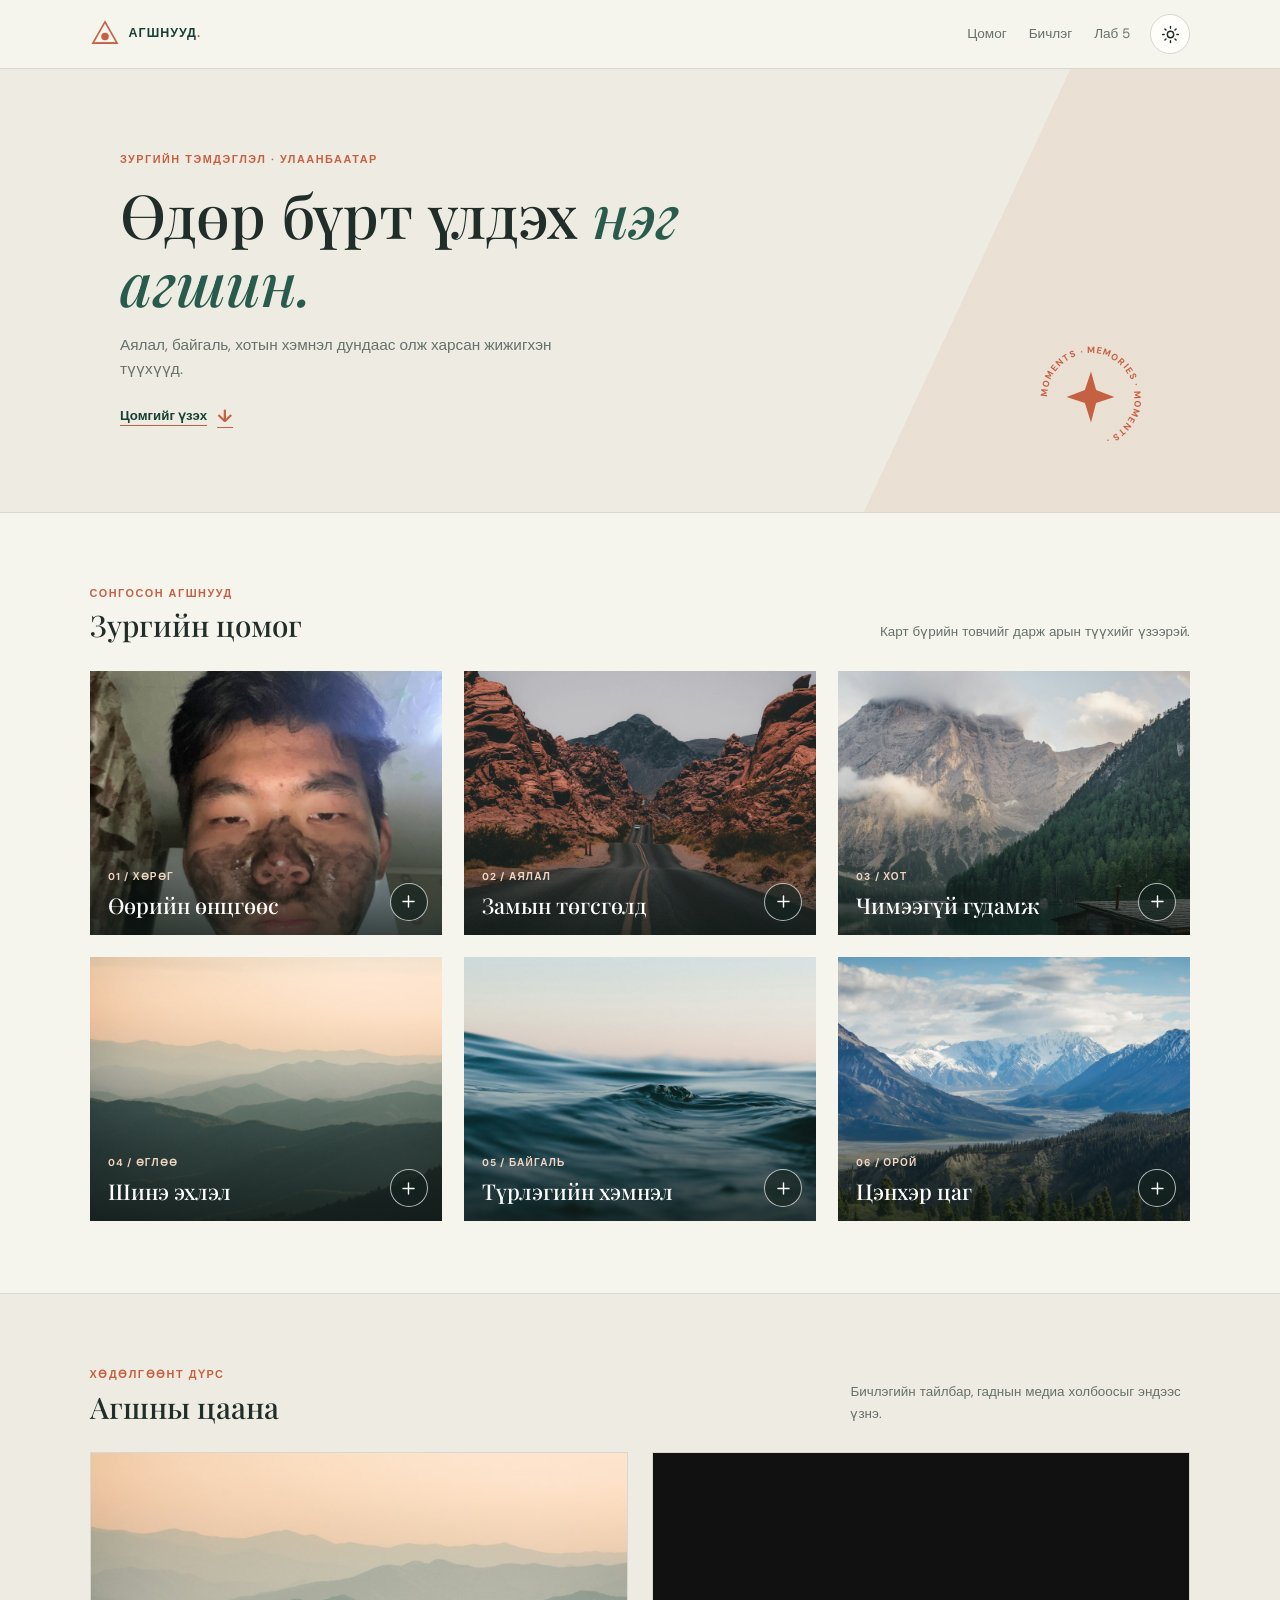
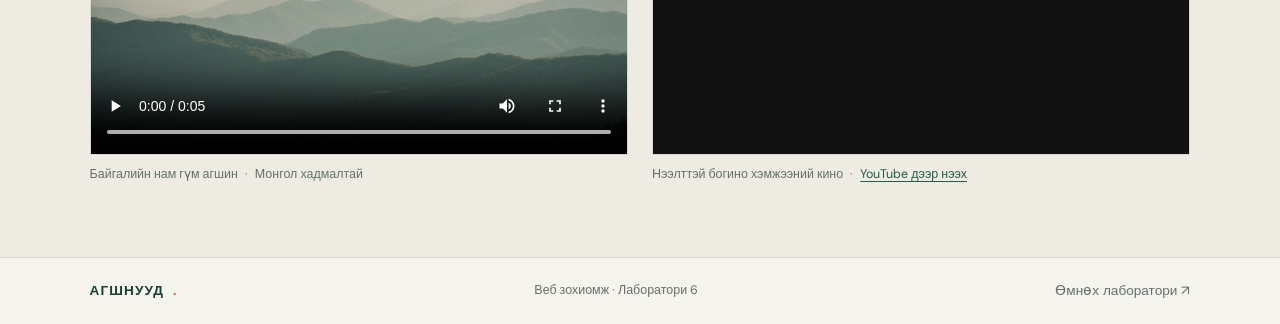
==== lab6/index.html @ 9c0447a7 "feat(lab6): add responsive multimedia gallery" ====
<!doctype html>
<html lang="mn" data-theme="light">
<head>
  <meta charset="UTF-8">
  <meta name="viewport" content="width=device-width, initial-scale=1.0">
  <meta name="description" content="Даваажаргалын аялал, өдөр тутмын агшин болон сонирхлын зургийн цомог.">
  <meta name="theme-color" content="#f5f4ed">
  <title>Агшнууд | Даваажаргалын зургийн цомог</title>
  <link rel="stylesheet" href="style.css">
  <script src="script.js" defer></script>
</head>
<body>
  <header class="topbar">
    <a class="brand" href="#top" aria-label="Агшнууд, нүүр хуудас">
      <svg class="brand-mark" viewBox="0 0 36 36" aria-hidden="true" focusable="false">
        <path d="M18 3.5 32.5 29H3.5L18 3.5Z" fill="none" stroke="currentColor" stroke-width="2"/>
        <circle cx="18" cy="21" r="4.5" fill="currentColor"/>
        <path d="M7 29h22" stroke="currentColor" stroke-width="2"/>
      </svg>
      <span>АГШНУУД<span class="brand-dot">.</span></span>
    </a>
    <nav class="main-nav" aria-label="Үндсэн цэс">
      <a href="#gallery">Цомог</a>
      <a href="#film">Бичлэг</a>
      <a href="../Lab5.html">Лаб 5</a>
    </nav>
    <button class="theme-toggle" id="theme-toggle" type="button" aria-label="Бараан горим асаах" aria-pressed="false" title="Өнгөний горим солих">
      <svg class="theme-icon" viewBox="0 0 24 24" aria-hidden="true" focusable="false">
        <circle cx="12" cy="12" r="4" fill="none" stroke="currentColor" stroke-width="1.8"/>
        <path d="M12 2v2m0 16v2M4.93 4.93l1.42 1.42m11.3 11.3 1.42 1.42M2 12h2m16 0h2M4.93 19.07l1.42-1.42m11.3-11.3 1.42-1.42" fill="none" stroke="currentColor" stroke-linecap="round" stroke-width="1.8"/>
      </svg>
    </button>
  </header>

  <main id="top">
    <section class="hero" aria-labelledby="hero-title">
      <p class="eyebrow">ЗУРГИЙН ТЭМДЭГЛЭЛ · УЛААНБААТАР</p>
      <h1 id="hero-title">Өдөр бүрт үлдэх <em>нэг агшин.</em></h1>
      <p class="hero-copy">Аялал, байгаль, хотын хэмнэл дундаас олж харсан жижигхэн түүхүүд.</p>
      <a class="hero-link" href="#gallery">Цомгийг үзэх <span aria-hidden="true">↓</span></a>
      <div class="hero-stamp" aria-hidden="true">
        <svg viewBox="0 0 120 120" focusable="false">
          <defs><path id="stamp-circle" d="M60,60 m-43,0 a43,43 0 1,1 86,0 a43,43 0 1,1 -86,0"/></defs>
          <text><textPath href="#stamp-circle">MOMENTS · MEMORIES · MOMENTS · </textPath></text>
          <path d="m60 35 5 18 18 7-18 6-5 19-6-19-18-6 18-7 6-18Z" fill="currentColor"/>
        </svg>
      </div>
    </section>

    <section class="gallery-section" id="gallery" aria-labelledby="gallery-title">
      <div class="section-heading">
        <div>
          <p class="eyebrow">СОНГОСОН АГШНУУД</p>
          <h2 id="gallery-title">Зургийн цомог</h2>
        </div>
        <p class="section-note">Карт бүрийн товчийг дарж арын түүхийг үзээрэй.</p>
      </div>

      <div class="gallery-grid">
        <article class="flip-card" style="--i: 0">
          <div class="card-inner">
            <div class="card-face card-front">
              <img src="img/photo1.jpg" alt="Өдрийн гэрэлд авхуулсан хөрөг" width="900" height="1200" fetchpriority="high">
              <div class="photo-caption"><span>01 / ХӨРӨГ</span><h3>Өөрийн өнцгөөс</h3></div>
              <button class="flip-toggle" type="button" aria-label="Өөрийн өнцгөөс зургийн түүхийг үзэх" aria-pressed="false" title="Зургийн түүх үзэх">
                <svg viewBox="0 0 24 24" aria-hidden="true" focusable="false"><path d="M12 5v14m-7-7h14" fill="none" stroke="currentColor" stroke-linecap="round" stroke-width="1.8"/></svg>
              </button>
            </div>
            <div class="card-face card-back" aria-hidden="true" inert>
              <span class="card-index">01 / ХӨРӨГ</span><h3>Өөрийн өнцгөөс</h3>
              <p>Энгийн өдөрт ч хадгалж үлдэх зүйл байдаг. Энэ цомгийн эхлэл бол өөрийнхөө өнцгийг ажиглах.</p>
              <button class="flip-toggle flip-back" type="button" aria-label="Өөрийн өнцгөөс зургийг буцааж харах" aria-pressed="false" title="Зураг руу буцах" tabindex="-1">
                <svg viewBox="0 0 24 24" aria-hidden="true" focusable="false"><path d="M19 12H5m7-7-7 7 7 7" fill="none" stroke="currentColor" stroke-linecap="round" stroke-linejoin="round" stroke-width="1.8"/></svg>
              </button>
            </div>
          </div>
        </article>

        <article class="flip-card" style="--i: 1">
          <div class="card-inner">
            <div class="card-face card-front">
              <img src="img/photo2.jpg" alt="Уулын замаар цааш үргэлжлэх аяллын зам" width="900" height="1200" loading="lazy">
              <div class="photo-caption"><span>02 / АЯЛАЛ</span><h3>Замын төгсгөлд</h3></div>
              <button class="flip-toggle" type="button" aria-label="Замын төгсгөлд зургийн түүхийг үзэх" aria-pressed="false" title="Зургийн түүх үзэх">
                <svg viewBox="0 0 24 24" aria-hidden="true" focusable="false"><path d="M12 5v14m-7-7h14" fill="none" stroke="currentColor" stroke-linecap="round" stroke-width="1.8"/></svg>
              </button>
            </div>
            <div class="card-face card-back" aria-hidden="true" inert>
              <span class="card-index">02 / АЯЛАЛ</span><h3>Замын төгсгөлд</h3>
              <p>Удаан алхах тусам бодол цэгцэрч, очих газраас илүү зам өөрөө дурсамж болдог.</p>
              <button class="flip-toggle flip-back" type="button" aria-label="Замын төгсгөлд зургийг буцааж харах" aria-pressed="false" title="Зураг руу буцах" tabindex="-1">
                <svg viewBox="0 0 24 24" aria-hidden="true" focusable="false"><path d="M19 12H5m7-7-7 7 7 7" fill="none" stroke="currentColor" stroke-linecap="round" stroke-linejoin="round" stroke-width="1.8"/></svg>
              </button>
            </div>
          </div>
        </article>

        <article class="flip-card" style="--i: 2">
          <div class="card-inner">
            <div class="card-face card-front">
              <img src="img/photo3.jpg" alt="Хотын хуучин барилгын нарийн хийц" width="900" height="1200" loading="lazy">
              <div class="photo-caption"><span>03 / ХОТ</span><h3>Чимээгүй гудамж</h3></div>
              <button class="flip-toggle" type="button" aria-label="Чимээгүй гудамж зургийн түүхийг үзэх" aria-pressed="false" title="Зургийн түүх үзэх">
                <svg viewBox="0 0 24 24" aria-hidden="true" focusable="false"><path d="M12 5v14m-7-7h14" fill="none" stroke="currentColor" stroke-linecap="round" stroke-width="1.8"/></svg>
              </button>
            </div>
            <div class="card-face card-back" aria-hidden="true" inert>
              <span class="card-index">03 / ХОТ</span><h3>Чимээгүй гудамж</h3>
              <p>Танил гудамжинд ч анзаараагүй цонх, хана, гэрлийн тусгал шинээр харагдана.</p>
              <button class="flip-toggle flip-back" type="button" aria-label="Чимээгүй гудамж зургийг буцааж харах" aria-pressed="false" title="Зураг руу буцах" tabindex="-1">
                <svg viewBox="0 0 24 24" aria-hidden="true" focusable="false"><path d="M19 12H5m7-7-7 7 7 7" fill="none" stroke="currentColor" stroke-linecap="round" stroke-linejoin="round" stroke-width="1.8"/></svg>
              </button>
            </div>
          </div>
        </article>

        <article class="flip-card" style="--i: 3">
          <div class="card-inner">
            <div class="card-face card-front">
              <img src="img/photo4.jpg" alt="Нар мандах үеийн уулсын алсын бараа" width="900" height="1200" loading="lazy">
              <div class="photo-caption"><span>04 / ӨГЛӨӨ</span><h3>Шинэ эхлэл</h3></div>
              <button class="flip-toggle" type="button" aria-label="Шинэ эхлэл зургийн түүхийг үзэх" aria-pressed="false" title="Зургийн түүх үзэх">
                <svg viewBox="0 0 24 24" aria-hidden="true" focusable="false"><path d="M12 5v14m-7-7h14" fill="none" stroke="currentColor" stroke-linecap="round" stroke-width="1.8"/></svg>
              </button>
            </div>
            <div class="card-face card-back" aria-hidden="true" inert>
              <span class="card-index">04 / ӨГЛӨӨ</span><h3>Шинэ эхлэл</h3>
              <p>Өглөөний намуухан гэрэл өдөрт яаралгүй эхлэх шалтаг болдог.</p>
              <button class="flip-toggle flip-back" type="button" aria-label="Шинэ эхлэл зургийг буцааж харах" aria-pressed="false" title="Зураг руу буцах" tabindex="-1">
                <svg viewBox="0 0 24 24" aria-hidden="true" focusable="false"><path d="M19 12H5m7-7-7 7 7 7" fill="none" stroke="currentColor" stroke-linecap="round" stroke-linejoin="round" stroke-width="1.8"/></svg>
              </button>
            </div>
          </div>
        </article>

        <article class="flip-card" style="--i: 4">
          <div class="card-inner">
            <div class="card-face card-front">
              <img src="img/photo5.jpg" alt="Далайн эрэгт давалгаа зөөлөн түрэх агшин" width="900" height="1200" loading="lazy">
              <div class="photo-caption"><span>05 / БАЙГАЛЬ</span><h3>Түрлэгийн хэмнэл</h3></div>
              <button class="flip-toggle" type="button" aria-label="Түрлэгийн хэмнэл зургийн түүхийг үзэх" aria-pressed="false" title="Зургийн түүх үзэх">
                <svg viewBox="0 0 24 24" aria-hidden="true" focusable="false"><path d="M12 5v14m-7-7h14" fill="none" stroke="currentColor" stroke-linecap="round" stroke-width="1.8"/></svg>
              </button>
            </div>
            <div class="card-face card-back" aria-hidden="true" inert>
              <span class="card-index">05 / БАЙГАЛЬ</span><h3>Түрлэгийн хэмнэл</h3>
              <p>Давалгаа ирж буцах хэмнэлд бодол хүртэл арай тайван болдог.</p>
              <button class="flip-toggle flip-back" type="button" aria-label="Түрлэгийн хэмнэл зургийг буцааж харах" aria-pressed="false" title="Зураг руу буцах" tabindex="-1">
                <svg viewBox="0 0 24 24" aria-hidden="true" focusable="false"><path d="M19 12H5m7-7-7 7 7 7" fill="none" stroke="currentColor" stroke-linecap="round" stroke-linejoin="round" stroke-width="1.8"/></svg>
              </button>
            </div>
          </div>
        </article>

        <article class="flip-card" style="--i: 5">
          <div class="card-inner">
            <div class="card-face card-front">
              <img src="img/photo6.jpg" alt="Оройн цэнхэр туяанд харагдах уулсын оргил" width="900" height="1200" loading="lazy">
              <div class="photo-caption"><span>06 / ОРОЙ</span><h3>Цэнхэр цаг</h3></div>
              <button class="flip-toggle" type="button" aria-label="Цэнхэр цаг зургийн түүхийг үзэх" aria-pressed="false" title="Зургийн түүх үзэх">
                <svg viewBox="0 0 24 24" aria-hidden="true" focusable="false"><path d="M12 5v14m-7-7h14" fill="none" stroke="currentColor" stroke-linecap="round" stroke-width="1.8"/></svg>
              </button>
            </div>
            <div class="card-face card-back" aria-hidden="true" inert>
              <span class="card-index">06 / ОРОЙ</span><h3>Цэнхэр цаг</h3>
              <p>Нар жаргасны дараах богинохон завсар хот, уул хоёрыг зөөлөн өнгөөр холбодог.</p>
              <button class="flip-toggle flip-back" type="button" aria-label="Цэнхэр цаг зургийг буцааж харах" aria-pressed="false" title="Зураг руу буцах" tabindex="-1">
                <svg viewBox="0 0 24 24" aria-hidden="true" focusable="false"><path d="M19 12H5m7-7-7 7 7 7" fill="none" stroke="currentColor" stroke-linecap="round" stroke-linejoin="round" stroke-width="1.8"/></svg>
              </button>
            </div>
          </div>
        </article>
      </div>
    </section>

    <section class="film-section" id="film" aria-labelledby="film-title">
      <div class="section-heading">
        <div>
          <p class="eyebrow">ХӨДӨЛГӨӨНТ ДҮРС</p>
          <h2 id="film-title">Агшны цаана</h2>
        </div>
        <p class="section-note">Бичлэгийн тайлбар, гаднын медиа холбоосыг эндээс үзнэ.</p>
      </div>
      <div class="media-grid">
        <figure class="media-panel">
          <video controls preload="metadata" playsinline poster="img/photo4.jpg">
            <source src="video/clip.webm" type="video/webm">
            <source src="video/clip.mp4" type="video/mp4">
            <track kind="captions" src="video/clip.mn.vtt" srclang="mn" label="Монгол тайлбар" default>
            Таны хөтөч video элементийг дэмжихгүй байна. <a href="video/clip.mp4">Бичлэг татах</a>.
          </video>
          <figcaption>Байгалийн нам гүм агшин <span>·</span> Монгол хадмалтай</figcaption>
        </figure>
        <div class="media-panel embed-panel">
          <div class="embed-frame">
            <iframe src="https://www.youtube-nocookie.com/embed/aqz-KE-bpKQ" title="Big Buck Bunny нээлттэй богино хэмжээний кино" loading="lazy" referrerpolicy="strict-origin-when-cross-origin" sandbox="allow-scripts allow-same-origin allow-presentation" allow="encrypted-media; picture-in-picture" allowfullscreen></iframe>
          </div>
          <p class="embed-caption">Нээлттэй богино хэмжээний кино <span>·</span> <a href="https://www.youtube.com/watch?v=aqz-KE-bpKQ" target="_blank" rel="noopener noreferrer">YouTube дээр нээх</a></p>
        </div>
      </div>
    </section>
  </main>

  <footer class="site-footer">
    <a class="brand footer-brand" href="#top">АГШНУУД<span class="brand-dot">.</span></a>
    <p>Веб зохиомж <span>·</span> Лаборатори 6</p>
    <a href="../Lab5.html">Өмнөх лаборатори <span aria-hidden="true">↗</span></a>
  </footer>
</body>
</html>
---- lab6/style.css ----
@import url('https://fonts.googleapis.com/css2?family=DM+Sans:wght@400;500;600;700&family=Playfair+Display:ital,wght@0,500;0,600;0,700;1,500;1,600&display=swap');

:root {
  color-scheme: light;
  --page: #f5f4ed;
  --surface: #fffefa;
  --surface-raised: #eeece2;
  --ink: #202d29;
  --muted: #66716b;
  --line: #d8d8ce;
  --forest: #285b4c;
  --forest-deep: #183f35;
  --accent: #c56143;
  --accent-soft: #f0d5c3;
  --photo-overlay: linear-gradient(180deg, transparent 42%, rgb(15 25 22 / 78%) 100%);
  --focus: #a84328;
}

html[data-theme="dark"] {
  color-scheme: dark;
  --page: #17231f;
  --surface: #202e29;
  --surface-raised: #2a3933;
  --ink: #f3f0e7;
  --muted: #b2beb6;
  --line: #405149;
  --forest: #a8d0b9;
  --forest-deep: #d7eadd;
  --accent: #f0a17f;
  --accent-soft: #49382f;
  --photo-overlay: linear-gradient(180deg, transparent 40%, rgb(8 14 12 / 84%) 100%);
  --focus: #ffd1a2;
}

* {
  box-sizing: border-box;
}

html {
  scroll-behavior: smooth;
  scroll-padding-top: 84px;
}

body {
  margin: 0;
  color: var(--ink);
  background-color: var(--page);
  background-image: radial-gradient(var(--line) 0.65px, transparent 0.65px);
  background-size: 18px 18px;
  font-family: "DM Sans", sans-serif;
  line-height: 1.6;
  transition: background-color 220ms ease, color 220ms ease;
}

button,
a {
  color: inherit;
  font: inherit;
}

a:focus-visible,
button:focus-visible,
iframe:focus-visible,
video:focus-visible {
  outline: 3px solid var(--focus);
  outline-offset: 4px;
}

.topbar {
  position: relative;
  z-index: 5;
  display: grid;
  grid-template-columns: 1fr auto;
  align-items: center;
  gap: 12px 20px;
  padding: 14px 6%;
  border-bottom: 1px solid var(--line);
  background: var(--page);
}

.brand {
  display: inline-flex;
  align-items: center;
  gap: 9px;
  width: fit-content;
  color: var(--forest-deep);
  font-size: 0.78rem;
  font-weight: 700;
  letter-spacing: 0.08em;
  text-decoration: none;
}

.brand-mark {
  width: 30px;
  height: 30px;
  color: var(--accent);
}

.brand-dot {
  color: var(--accent);
}

.main-nav {
  display: flex;
  grid-column: 1 / -1;
  grid-row: 2;
  flex-wrap: wrap;
  gap: 8px 20px;
}

.main-nav a,
.site-footer a {
  color: var(--muted);
  font-size: 0.85rem;
  text-decoration: none;
  text-underline-offset: 4px;
}

.main-nav a:hover,
.site-footer a:hover {
  color: var(--accent);
  text-decoration: underline;
}

.theme-toggle {
  display: grid;
  width: 40px;
  height: 40px;
  place-items: center;
  border: 1px solid var(--line);
  border-radius: 50%;
  color: var(--ink);
  background: var(--surface);
  cursor: pointer;
  transition: transform 160ms ease, background-color 220ms ease;
}

.theme-toggle:hover {
  transform: rotate(-12deg);
}

.theme-icon {
  width: 19px;
  height: 19px;
}

html[data-theme="dark"] .theme-icon {
  transform: rotate(180deg);
}

.hero {
  position: relative;
  overflow: hidden;
  min-height: 330px;
  padding: 62px 8% 58px;
  border-bottom: 1px solid var(--line);
  background-color: var(--surface-raised);
  background-image: linear-gradient(115deg, transparent 0 72%, rgb(197 97 67 / 9%) 72% 100%);
}

.eyebrow {
  margin: 0 0 12px;
  color: var(--accent);
  font-size: 0.68rem;
  font-weight: 700;
  letter-spacing: 0.14em;
}

.hero h1,
.section-heading h2 {
  margin: 0;
  font-family: "Playfair Display", Georgia, serif;
  font-weight: 500;
}

.hero h1 {
  max-width: 760px;
  font-size: 2.55rem;
  line-height: 1.12;
}

.hero h1 em {
  color: var(--forest);
  font-weight: 500;
}

.hero-copy {
  max-width: 440px;
  margin: 16px 0 20px;
  color: var(--muted);
  font-size: 0.96rem;
}

.hero-link {
  display: inline-flex;
  align-items: center;
  gap: 10px;
  color: var(--forest-deep);
  font-size: 0.83rem;
  font-weight: 700;
  text-decoration-color: var(--accent);
  text-underline-offset: 5px;
}

.hero-link span {
  color: var(--accent);
  font-size: 1.1rem;
}

.hero-stamp {
  display: none;
}

.gallery-section,
.film-section {
  padding: 54px 6%;
}

.section-heading {
  display: flex;
  flex-direction: column;
  gap: 10px;
  margin-bottom: 24px;
}

.section-heading .eyebrow {
  margin-bottom: 5px;
}

.section-heading h2 {
  font-size: 1.85rem;
  line-height: 1.2;
}

.section-note {
  max-width: 340px;
  margin: 0;
  color: var(--muted);
  font-size: 0.84rem;
}

.gallery-grid {
  display: grid;
  grid-template-columns: minmax(0, 1fr);
  gap: 18px;
}

.flip-card {
  min-width: 0;
  aspect-ratio: 4 / 3;
  perspective: 1100px;
  animation: card-arrive 580ms both;
  animation-delay: calc(var(--i, 0) * 75ms);
}

.card-inner {
  position: relative;
  width: 100%;
  height: 100%;
  transform-style: preserve-3d;
  transition: transform 620ms cubic-bezier(0.2, 0.7, 0.2, 1);
}

.flip-card.is-flipped .card-inner {
  transform: rotateY(180deg);
}

.card-face {
  position: absolute;
  inset: 0;
  overflow: hidden;
  backface-visibility: hidden;
  -webkit-backface-visibility: hidden;
}

.card-front {
  background: var(--surface-raised);
}

.card-front::after {
  position: absolute;
  inset: 0;
  background: var(--photo-overlay);
  content: "";
  pointer-events: none;
}

.card-front img {
  display: block;
  width: 100%;
  height: 100%;
  object-fit: cover;
  transition: transform 550ms ease;
}

.photo-caption {
  position: absolute;
  z-index: 1;
  right: 60px;
  bottom: 17px;
  left: 18px;
  color: #fff;
  pointer-events: none;
}

.photo-caption span,
.card-index {
  color: var(--accent-soft);
  font-size: 0.63rem;
  font-weight: 700;
  letter-spacing: 0.12em;
}

.photo-caption h3 {
  margin: 4px 0 0;
  font-family: "Playfair Display", Georgia, serif;
  font-size: 1.36rem;
  font-weight: 500;
  line-height: 1.2;
}

.flip-toggle {
  position: absolute;
  z-index: 2;
  right: 14px;
  bottom: 14px;
  display: grid;
  width: 38px;
  height: 38px;
  place-items: center;
  border: 1px solid rgb(255 255 255 / 68%);
  border-radius: 50%;
  color: #fff;
  background: rgb(20 35 30 / 68%);
  cursor: pointer;
  transition: transform 160ms ease, background-color 160ms ease;
}

.flip-toggle:hover {
  transform: rotate(45deg);
  background: var(--accent);
}

.flip-toggle svg {
  width: 19px;
  height: 19px;
}

.card-back {
  display: flex;
  flex-direction: column;
  align-items: flex-start;
  justify-content: center;
  padding: 22px;
  border: 1px solid var(--line);
  color: var(--ink);
  background-color: var(--surface);
  background-image: radial-gradient(var(--line) 0.6px, transparent 0.6px);
  background-size: 13px 13px;
  transform: rotateY(180deg);
}

.card-back .card-index {
  color: var(--accent);
}

.card-back h3 {
  margin: 8px 40px 10px 0;
  font-family: "Playfair Display", Georgia, serif;
  font-size: 1.5rem;
  font-weight: 500;
  line-height: 1.2;
}

.card-back p {
  max-width: 330px;
  margin: 0;
  color: var(--muted);
  font-size: 0.87rem;
}

.flip-back {
  border-color: var(--line);
  color: var(--ink);
  background: var(--surface-raised);
}

.film-section {
  border-top: 1px solid var(--line);
  background: var(--surface-raised);
}

.media-grid {
  display: grid;
  gap: 18px;
}

.media-panel {
  min-width: 0;
  margin: 0;
}

.media-panel video,
.embed-frame {
  display: block;
  width: 100%;
  aspect-ratio: 16 / 9;
  border: 1px solid var(--line);
  background: #111;
}

.media-panel video {
  object-fit: cover;
}

.embed-frame iframe {
  display: block;
  width: 100%;
  height: 100%;
  border: 0;
}

.media-panel figcaption,
.embed-caption {
  margin: 10px 0 0;
  color: var(--muted);
  font-size: 0.78rem;
}

.media-panel figcaption span,
.embed-caption span {
  padding: 0 4px;
  color: var(--accent);
}

.embed-caption a {
  color: var(--forest);
  text-underline-offset: 3px;
}

.site-footer {
  display: flex;
  flex-direction: column;
  align-items: flex-start;
  gap: 10px;
  padding: 24px 6%;
  border-top: 1px solid var(--line);
  background: var(--page);
}

.site-footer p {
  margin: 0;
  color: var(--muted);
  font-size: 0.78rem;
}

.site-footer p span {
  color: var(--accent);
}

.footer-brand {
  color: var(--forest-deep) !important;
}

@keyframes card-arrive {
  from {
    opacity: 0;
    transform: translateY(18px);
  }

  to {
    opacity: 1;
    transform: translateY(0);
  }
}

@media (min-width: 560px) {
  .topbar {
    grid-template-columns: auto 1fr auto;
    padding: 14px 7%;
  }

  .main-nav {
    grid-column: auto;
    grid-row: auto;
    justify-content: flex-end;
    gap: 22px;
  }

  .hero {
    min-height: 360px;
    padding: 72px 9%;
  }

  .hero h1 {
    max-width: 600px;
    font-size: 3.25rem;
  }

  .hero-stamp {
    position: absolute;
    right: 9%;
    bottom: 42px;
    display: block;
    width: 106px;
    color: var(--accent);
    animation: stamp-turn 28s linear infinite;
  }

  .hero-stamp svg {
    display: block;
    width: 100%;
    overflow: visible;
  }

  .hero-stamp text {
    fill: currentColor;
    font-family: "DM Sans", sans-serif;
    font-size: 9px;
    font-weight: 700;
    letter-spacing: 1.1px;
  }

  .gallery-section,
  .film-section {
    padding: 64px 7%;
  }

  .section-heading {
    flex-direction: row;
    align-items: end;
    justify-content: space-between;
    gap: 24px;
    margin-bottom: 28px;
  }

  .gallery-grid {
    grid-template-columns: repeat(2, minmax(0, 1fr));
    gap: 20px;
  }

  .card-back {
    padding: 24px;
  }

  .site-footer {
    flex-direction: row;
    align-items: center;
    justify-content: space-between;
    padding: 22px 7%;
  }
}

@media (min-width: 900px) {
  .topbar {
    padding-right: max(7%, calc((100% - 1160px) / 2));
    padding-left: max(7%, calc((100% - 1160px) / 2));
  }

  .hero {
    min-height: 390px;
    padding: 82px max(9%, calc((100% - 1040px) / 2));
  }

  .hero h1 {
    font-size: 3.8rem;
  }

  .hero-stamp {
    right: max(10%, calc((100% - 1080px) / 2));
    bottom: 54px;
    width: 122px;
  }

  .gallery-section,
  .film-section {
    padding: 72px max(7%, calc((100% - 1160px) / 2));
  }

  .gallery-grid {
    grid-template-columns: repeat(3, minmax(0, 1fr));
    gap: 22px;
  }

  .card-back {
    padding: 26px;
  }

  .media-grid {
    grid-template-columns: repeat(2, minmax(0, 1fr));
    gap: 24px;
  }

  .site-footer {
    padding-right: max(7%, calc((100% - 1160px) / 2));
    padding-left: max(7%, calc((100% - 1160px) / 2));
  }
}

@media (hover: hover) {
  .card-front:hover img {
    transform: scale(1.045);
  }
}

@keyframes stamp-turn {
  to {
    transform: rotate(360deg);
  }
}

@media (prefers-reduced-motion: reduce) {
  html {
    scroll-behavior: auto;
  }

  *,
  *::before,
  *::after {
    animation-duration: 0.01ms !important;
    animation-iteration-count: 1 !important;
    scroll-behavior: auto !important;
    transition-duration: 0.01ms !important;
  }
}
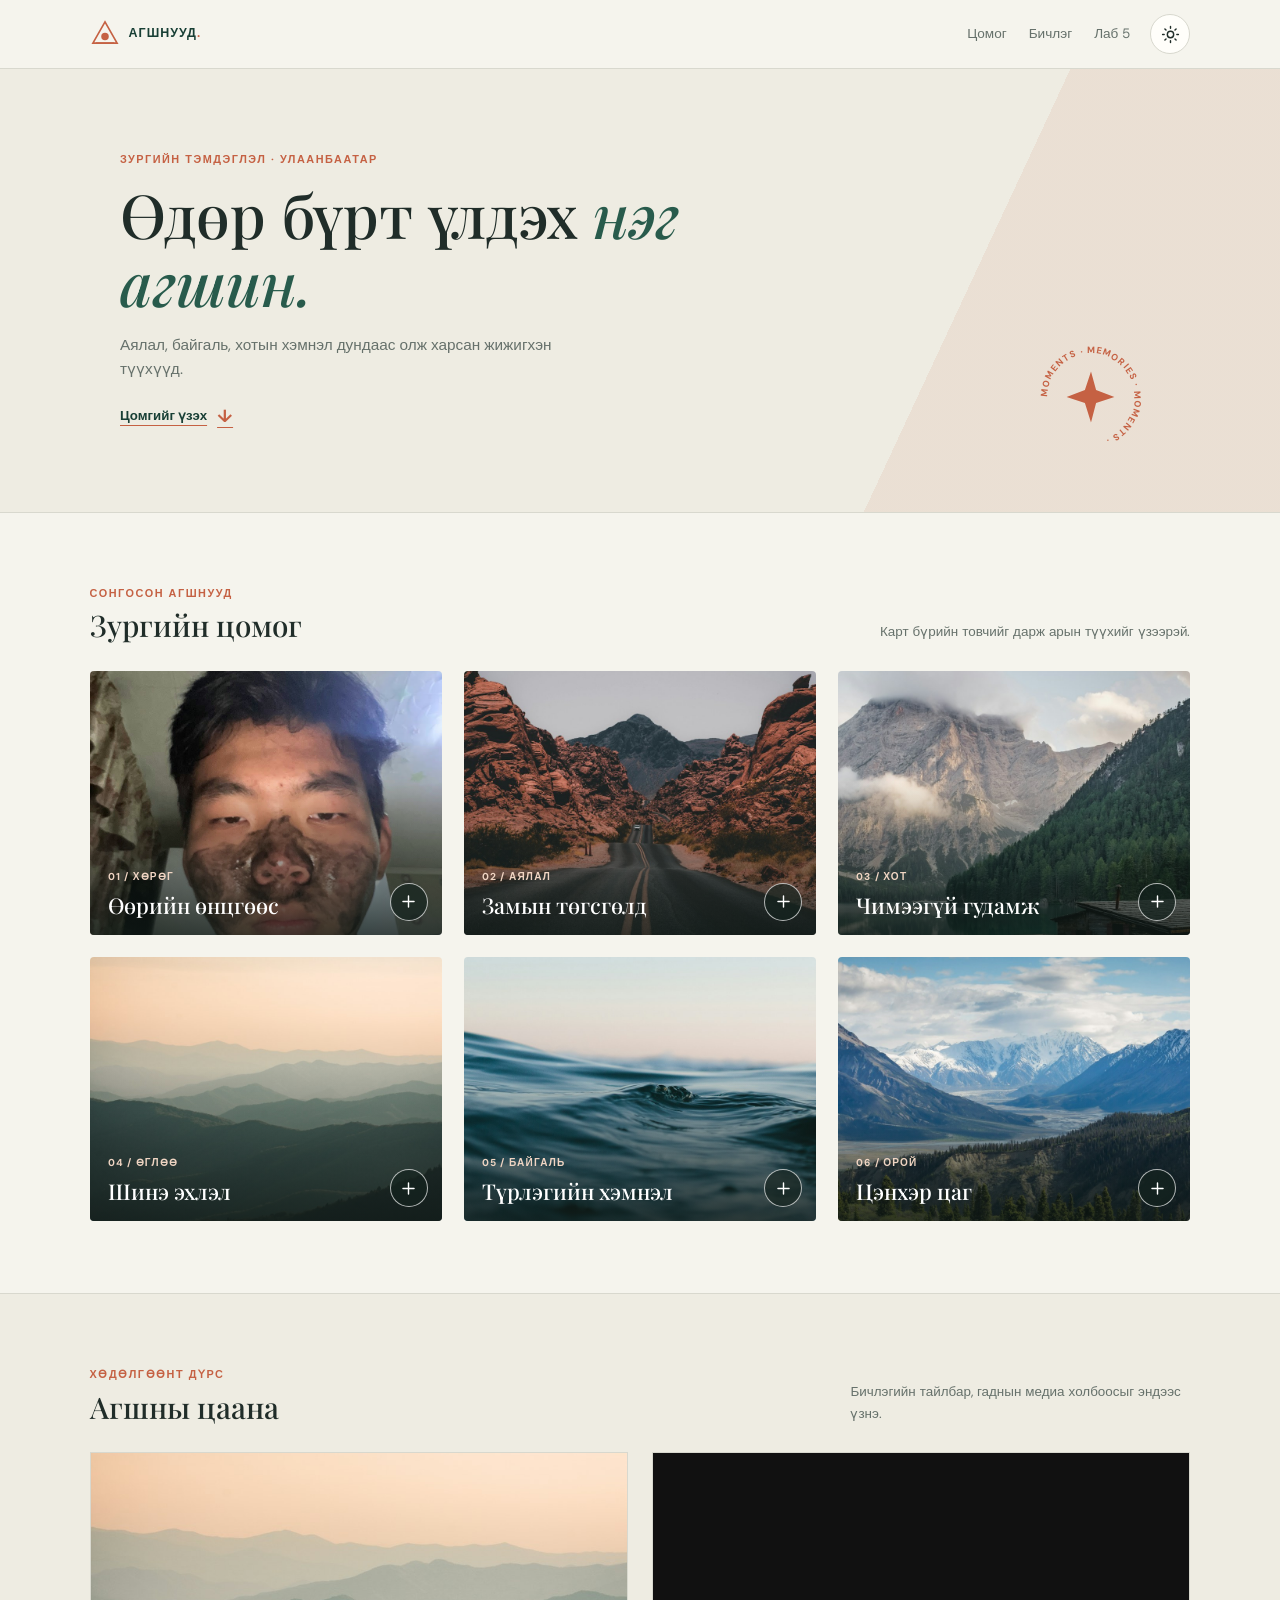
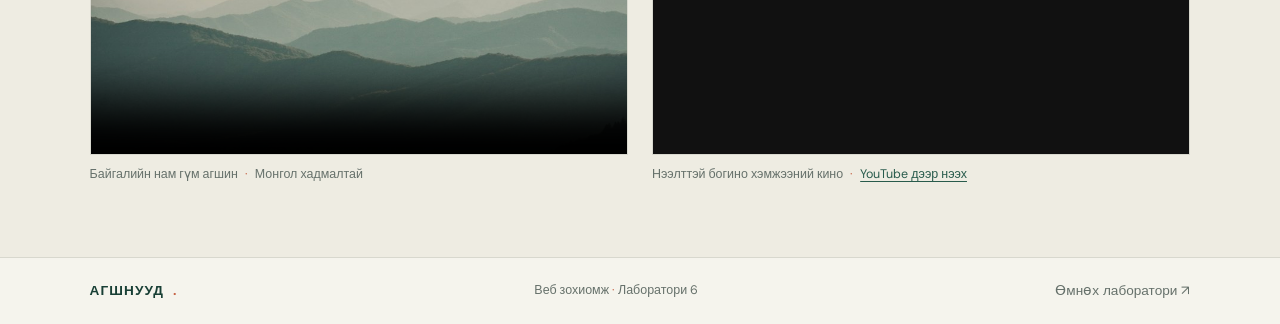
==== commit e3af0d76: "d" ====
--- a/lab6/index.html
+++ b/lab6/index.html
@@ -10,6 +10,10 @@
   <script src="script.js" defer></script>
 </head>
 <body>
+  <div class="page-loader" id="page-loader" role="status" aria-label="Хуудас ачаалж байна">
+    <span class="loader-spinner" aria-hidden="true"></span>
+    <span class="visually-hidden">Зургийн цомог ачаалж байна</span>
+  </div>
   <header class="topbar">
     <a class="brand" href="#top" aria-label="Агшнууд, нүүр хуудас">
       <svg class="brand-mark" viewBox="0 0 36 36" aria-hidden="true" focusable="false">
@@ -69,6 +73,7 @@
             <div class="card-face card-back" aria-hidden="true" inert>
               <span class="card-index">01 / ХӨРӨГ</span><h3>Өөрийн өнцгөөс</h3>
               <p>Энгийн өдөрт ч хадгалж үлдэх зүйл байдаг. Энэ цомгийн эхлэл бол өөрийнхөө өнцгийг ажиглах.</p>
+              <p class="photo-meta"><span>Огноо <strong>2026.06.12</strong></span><span>Газар <strong>Улаанбаатар</strong></span></p>
               <button class="flip-toggle flip-back" type="button" aria-label="Өөрийн өнцгөөс зургийг буцааж харах" aria-pressed="false" title="Зураг руу буцах" tabindex="-1">
                 <svg viewBox="0 0 24 24" aria-hidden="true" focusable="false"><path d="M19 12H5m7-7-7 7 7 7" fill="none" stroke="currentColor" stroke-linecap="round" stroke-linejoin="round" stroke-width="1.8"/></svg>
               </button>
@@ -88,6 +93,7 @@
             <div class="card-face card-back" aria-hidden="true" inert>
               <span class="card-index">02 / АЯЛАЛ</span><h3>Замын төгсгөлд</h3>
               <p>Удаан алхах тусам бодол цэгцэрч, очих газраас илүү зам өөрөө дурсамж болдог.</p>
+              <p class="photo-meta"><span>Огноо <strong>2026.06.18</strong></span><span>Газар <strong>Тэрэлж</strong></span></p>
               <button class="flip-toggle flip-back" type="button" aria-label="Замын төгсгөлд зургийг буцааж харах" aria-pressed="false" title="Зураг руу буцах" tabindex="-1">
                 <svg viewBox="0 0 24 24" aria-hidden="true" focusable="false"><path d="M19 12H5m7-7-7 7 7 7" fill="none" stroke="currentColor" stroke-linecap="round" stroke-linejoin="round" stroke-width="1.8"/></svg>
               </button>
@@ -107,6 +113,7 @@
             <div class="card-face card-back" aria-hidden="true" inert>
               <span class="card-index">03 / ХОТ</span><h3>Чимээгүй гудамж</h3>
               <p>Танил гудамжинд ч анзаараагүй цонх, хана, гэрлийн тусгал шинээр харагдана.</p>
+              <p class="photo-meta"><span>Огноо <strong>2026.07.02</strong></span><span>Газар <strong>Улаанбаатар</strong></span></p>
               <button class="flip-toggle flip-back" type="button" aria-label="Чимээгүй гудамж зургийг буцааж харах" aria-pressed="false" title="Зураг руу буцах" tabindex="-1">
                 <svg viewBox="0 0 24 24" aria-hidden="true" focusable="false"><path d="M19 12H5m7-7-7 7 7 7" fill="none" stroke="currentColor" stroke-linecap="round" stroke-linejoin="round" stroke-width="1.8"/></svg>
               </button>
@@ -126,6 +133,7 @@
             <div class="card-face card-back" aria-hidden="true" inert>
               <span class="card-index">04 / ӨГЛӨӨ</span><h3>Шинэ эхлэл</h3>
               <p>Өглөөний намуухан гэрэл өдөрт яаралгүй эхлэх шалтаг болдог.</p>
+              <p class="photo-meta"><span>Огноо <strong>2026.07.14</strong></span><span>Газар <strong>Хөвсгөл</strong></span></p>
               <button class="flip-toggle flip-back" type="button" aria-label="Шинэ эхлэл зургийг буцааж харах" aria-pressed="false" title="Зураг руу буцах" tabindex="-1">
                 <svg viewBox="0 0 24 24" aria-hidden="true" focusable="false"><path d="M19 12H5m7-7-7 7 7 7" fill="none" stroke="currentColor" stroke-linecap="round" stroke-linejoin="round" stroke-width="1.8"/></svg>
               </button>
@@ -145,6 +153,7 @@
             <div class="card-face card-back" aria-hidden="true" inert>
               <span class="card-index">05 / БАЙГАЛЬ</span><h3>Түрлэгийн хэмнэл</h3>
               <p>Давалгаа ирж буцах хэмнэлд бодол хүртэл арай тайван болдог.</p>
+              <p class="photo-meta"><span>Огноо <strong>2026.08.03</strong></span><span>Газар <strong>Дорнодын эрэг</strong></span></p>
               <button class="flip-toggle flip-back" type="button" aria-label="Түрлэгийн хэмнэл зургийг буцааж харах" aria-pressed="false" title="Зураг руу буцах" tabindex="-1">
                 <svg viewBox="0 0 24 24" aria-hidden="true" focusable="false"><path d="M19 12H5m7-7-7 7 7 7" fill="none" stroke="currentColor" stroke-linecap="round" stroke-linejoin="round" stroke-width="1.8"/></svg>
               </button>
@@ -164,6 +173,7 @@
             <div class="card-face card-back" aria-hidden="true" inert>
               <span class="card-index">06 / ОРОЙ</span><h3>Цэнхэр цаг</h3>
               <p>Нар жаргасны дараах богинохон завсар хот, уул хоёрыг зөөлөн өнгөөр холбодог.</p>
+              <p class="photo-meta"><span>Огноо <strong>2026.08.21</strong></span><span>Газар <strong>Богд хан уул</strong></span></p>
               <button class="flip-toggle flip-back" type="button" aria-label="Цэнхэр цаг зургийг буцааж харах" aria-pressed="false" title="Зураг руу буцах" tabindex="-1">
                 <svg viewBox="0 0 24 24" aria-hidden="true" focusable="false"><path d="M19 12H5m7-7-7 7 7 7" fill="none" stroke="currentColor" stroke-linecap="round" stroke-linejoin="round" stroke-width="1.8"/></svg>
               </button>
--- a/lab6/style.css
+++ b/lab6/style.css
@@ -13,7 +13,23 @@
   --accent: #c56143;
   --accent-soft: #f0d5c3;
   --photo-overlay: linear-gradient(180deg, transparent 42%, rgb(15 25 22 / 78%) 100%);
+  --hero-tint: rgb(197 97 67 / 9%);
+  --photo-text: #fff;
+  --photo-control-border: rgb(255 255 255 / 68%);
+  --photo-control-bg: rgb(20 35 30 / 68%);
+  --media-fallback: #111;
   --focus: #a84328;
+  --duration-fast: 160ms;
+  --duration-base: 220ms;
+  --duration-flip: 620ms;
+  --duration-loader: 800ms;
+  --duration-entry: 580ms;
+  --duration-stagger: 75ms;
+  --duration-zoom: 550ms;
+  --duration-reduced: 0.01ms;
+  --radius-card: 4px;
+  --radius-control: 50%;
+  --shadow-card: 0 10px 26px rgb(24 43 36 / 14%);
 }
 
 html[data-theme="dark"] {
@@ -29,7 +45,9 @@
   --accent: #f0a17f;
   --accent-soft: #49382f;
   --photo-overlay: linear-gradient(180deg, transparent 40%, rgb(8 14 12 / 84%) 100%);
+  --hero-tint: rgb(240 161 127 / 10%);
   --focus: #ffd1a2;
+  --shadow-card: 0 10px 26px rgb(0 0 0 / 30%);
 }
 
 * {
@@ -49,7 +67,47 @@
   background-size: 18px 18px;
   font-family: "DM Sans", sans-serif;
   line-height: 1.6;
-  transition: background-color 220ms ease, color 220ms ease;
+  transition: background-color var(--duration-base) ease, color var(--duration-base) ease;
+}
+
+.page-loader {
+  position: fixed;
+  z-index: 10;
+  inset: 0;
+  display: none;
+  place-items: center;
+  color: var(--forest);
+  background: var(--page);
+  transition: opacity var(--duration-base) ease, visibility var(--duration-base) ease;
+}
+
+.page-loader.is-visible {
+  display: grid;
+}
+
+.page-loader.is-hidden {
+  visibility: hidden;
+  opacity: 0;
+  pointer-events: none;
+}
+
+.loader-spinner {
+  width: 42px;
+  aspect-ratio: 1;
+  border: 3px solid var(--line);
+  border-top-color: var(--accent);
+  border-radius: var(--radius-control);
+  animation: loader-spin var(--duration-loader) linear infinite;
+}
+
+.visually-hidden {
+  position: absolute;
+  width: 1px;
+  height: 1px;
+  overflow: hidden;
+  clip: rect(0, 0, 0, 0);
+  white-space: nowrap;
+  clip-path: inset(50%);
 }
 
 button,
@@ -128,11 +186,11 @@
   height: 40px;
   place-items: center;
   border: 1px solid var(--line);
-  border-radius: 50%;
+  border-radius: var(--radius-control);
   color: var(--ink);
   background: var(--surface);
   cursor: pointer;
-  transition: transform 160ms ease, background-color 220ms ease;
+  transition: transform var(--duration-fast) ease, background-color var(--duration-base) ease;
 }
 
 .theme-toggle:hover {
@@ -155,7 +213,7 @@
   padding: 62px 8% 58px;
   border-bottom: 1px solid var(--line);
   background-color: var(--surface-raised);
-  background-image: linear-gradient(115deg, transparent 0 72%, rgb(197 97 67 / 9%) 72% 100%);
+  background-image: linear-gradient(115deg, transparent 0 72%, var(--hero-tint) 72% 100%);
 }
 
 .eyebrow {
@@ -249,8 +307,15 @@
   min-width: 0;
   aspect-ratio: 4 / 3;
   perspective: 1100px;
-  animation: card-arrive 580ms both;
-  animation-delay: calc(var(--i, 0) * 75ms);
+  animation: card-arrive var(--duration-entry) both;
+  animation-delay: calc(var(--i, 0) * var(--duration-stagger));
+  transition: box-shadow var(--duration-base) ease;
+}
+
+.flip-card:hover,
+.flip-card:focus-within {
+  z-index: 1;
+  box-shadow: var(--shadow-card);
 }
 
 .card-inner {
@@ -258,7 +323,7 @@
   width: 100%;
   height: 100%;
   transform-style: preserve-3d;
-  transition: transform 620ms cubic-bezier(0.2, 0.7, 0.2, 1);
+  transition: transform var(--duration-flip) cubic-bezier(0.2, 0.7, 0.2, 1);
 }
 
 .flip-card.is-flipped .card-inner {
@@ -271,6 +336,7 @@
   overflow: hidden;
   backface-visibility: hidden;
   -webkit-backface-visibility: hidden;
+  border-radius: var(--radius-card);
 }
 
 .card-front {
@@ -290,7 +356,7 @@
   width: 100%;
   height: 100%;
   object-fit: cover;
-  transition: transform 550ms ease;
+  transition: transform var(--duration-zoom) ease;
 }
 
 .photo-caption {
@@ -299,7 +365,7 @@
   right: 60px;
   bottom: 17px;
   left: 18px;
-  color: #fff;
+  color: var(--photo-text);
   pointer-events: none;
 }
 
@@ -317,6 +383,26 @@
   font-size: 1.36rem;
   font-weight: 500;
   line-height: 1.2;
+}
+
+.photo-meta {
+  display: flex;
+  flex-wrap: wrap;
+  gap: 8px 18px;
+  margin: 18px 0 0;
+  color: var(--muted);
+  font-size: 0.76rem;
+}
+
+.photo-meta span {
+  display: grid;
+  gap: 2px;
+}
+
+.photo-meta strong {
+  color: var(--ink);
+  font-size: 0.84rem;
+  font-weight: 600;
 }
 
 .flip-toggle {
@@ -328,12 +414,12 @@
   width: 38px;
   height: 38px;
   place-items: center;
-  border: 1px solid rgb(255 255 255 / 68%);
-  border-radius: 50%;
-  color: #fff;
-  background: rgb(20 35 30 / 68%);
+  border: 1px solid var(--photo-control-border);
+  border-radius: var(--radius-control);
+  color: var(--photo-text);
+  background: var(--photo-control-bg);
   cursor: pointer;
-  transition: transform 160ms ease, background-color 160ms ease;
+  transition: transform var(--duration-fast) ease, background-color var(--duration-fast) ease;
 }
 
 .flip-toggle:hover {
@@ -406,7 +492,7 @@
   width: 100%;
   aspect-ratio: 16 / 9;
   border: 1px solid var(--line);
-  background: #111;
+  background: var(--media-fallback);
 }
 
 .media-panel video {
@@ -597,9 +683,35 @@
   }
 }
 
+.flip-card:focus-within .card-inner {
+  transform: translateY(-4px);
+}
+
+.flip-card.is-flipped:focus-within .card-inner {
+  transform: translateY(-4px) rotateY(180deg);
+}
+
+.flip-card:focus-within .card-front img {
+  transform: scale(1.045);
+}
+
 @media (hover: hover) {
-  .card-front:hover img {
+  .flip-card:hover .card-inner {
+    transform: translateY(-4px);
+  }
+
+  .flip-card.is-flipped:hover .card-inner {
+    transform: translateY(-4px) rotateY(180deg);
+  }
+
+  .flip-card:hover .card-front img {
     transform: scale(1.045);
+  }
+}
+
+@keyframes loader-spin {
+  to {
+    transform: rotate(360deg);
   }
 }
 
@@ -617,9 +729,13 @@
   *,
   *::before,
   *::after {
-    animation-duration: 0.01ms !important;
+    animation-duration: var(--duration-reduced) !important;
     animation-iteration-count: 1 !important;
     scroll-behavior: auto !important;
-    transition-duration: 0.01ms !important;
+    transition-duration: var(--duration-reduced) !important;
+  }
+
+  .page-loader {
+    transition: none;
   }
 }
